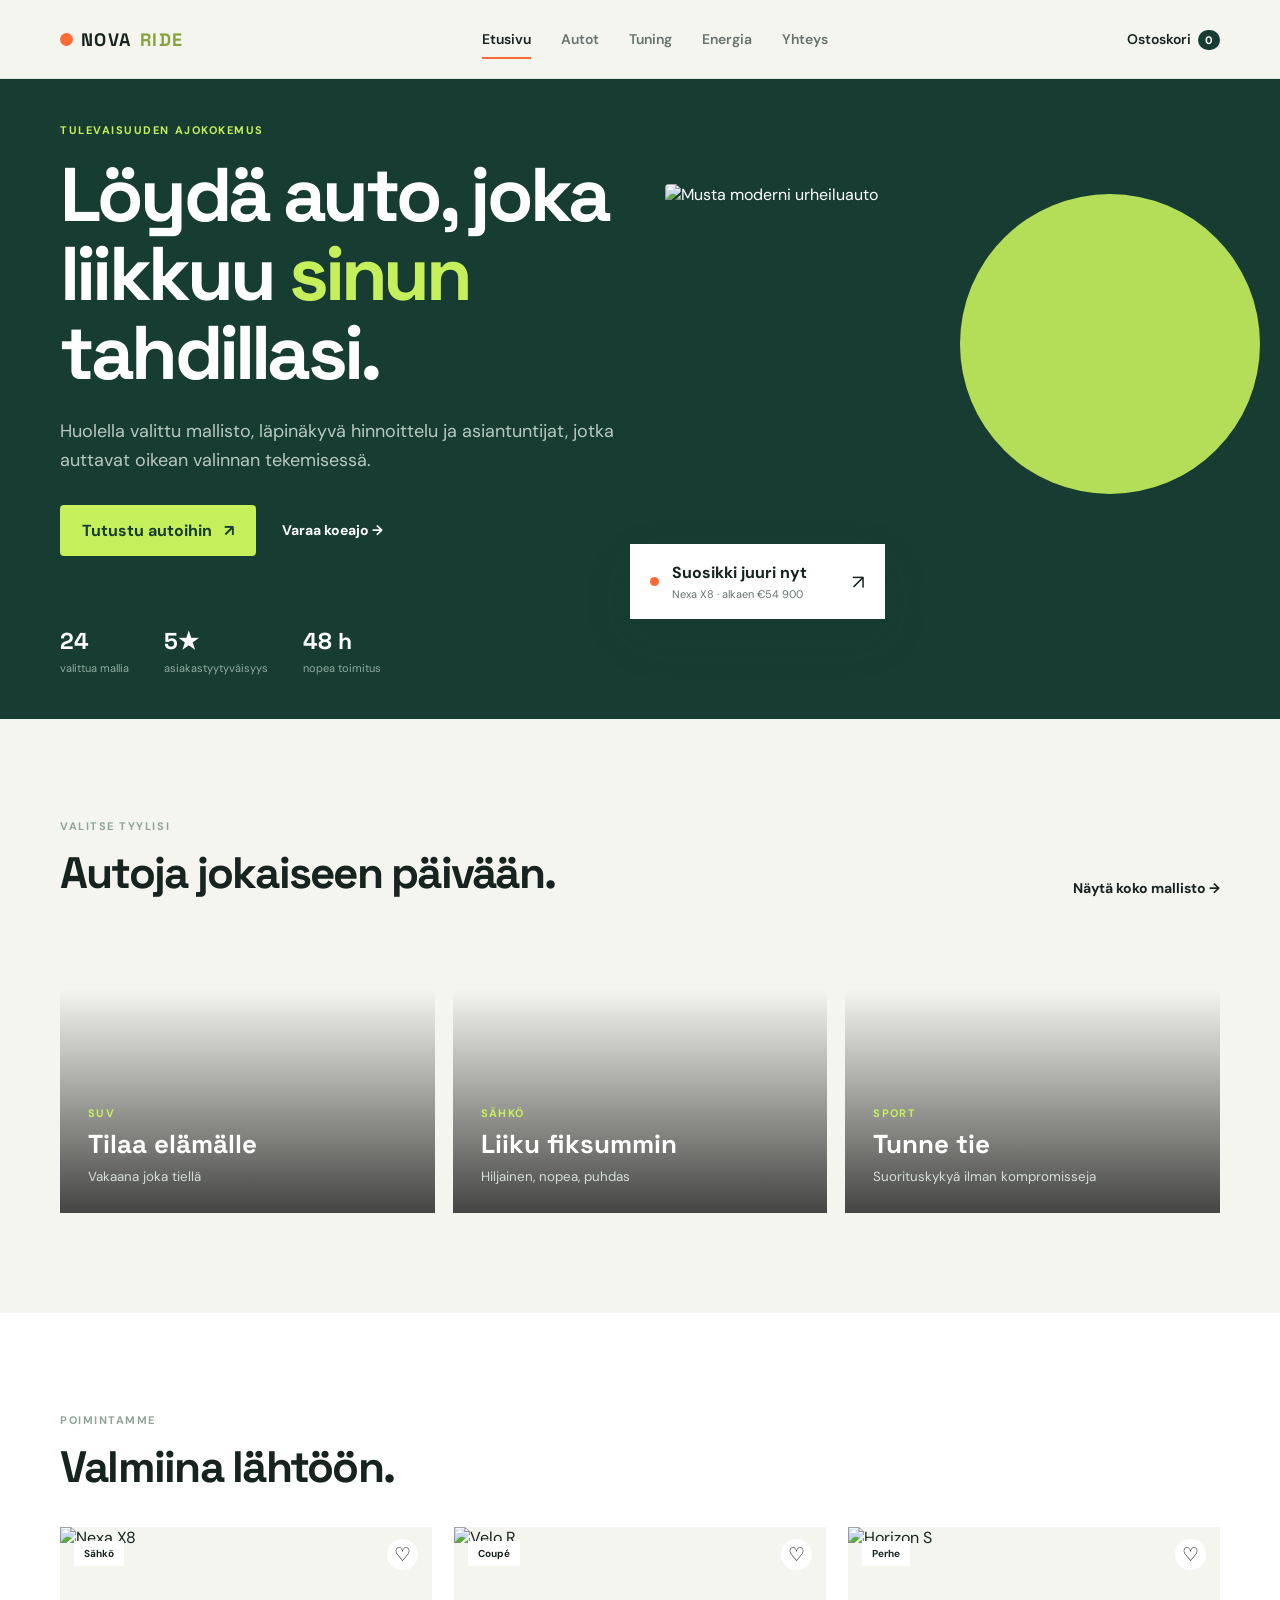
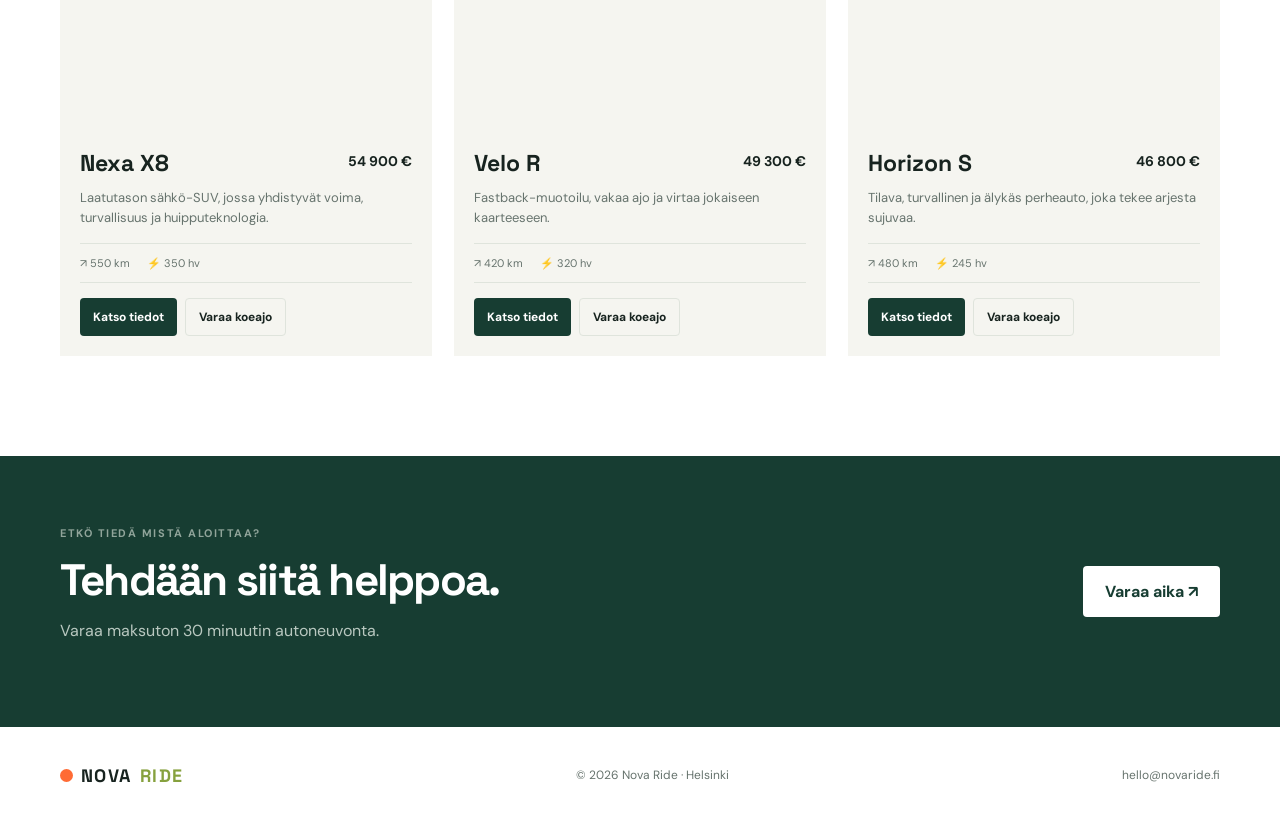
==== index.html @ fd564a00 "Build complete Nova Ride carshop demo with catalog, filters, details, booking and responsive UI." ====
<!doctype html>
<html lang="fi">
<head>
  <meta charset="utf-8"><meta name="viewport" content="width=device-width,initial-scale=1">
  <title>Nova Ride — Uusi tapa löytää auto</title>
  <meta name="description" content="Nova Ride on moderni autokauppa. Löydä sähköauto, SUV tai sporttinen coupé.">
  <link rel="preconnect" href="https://fonts.googleapis.com"><link rel="preconnect" href="https://fonts.gstatic.com" crossorigin>
  <link href="https://fonts.googleapis.com/css2?family=DM+Sans:wght@400;500;600;700&family=Space+Grotesk:wght@500;600;700&display=swap" rel="stylesheet">
  <link rel="stylesheet" href="styles.css">
</head>
<body>
<header class="site-header"><div class="container nav-wrap"><a class="brand" href="index.html"><span class="brand-dot"></span>NOVA<span>RIDE</span></a><nav class="main-nav" aria-label="Päävalikko"><a class="active" href="index.html">Etusivu</a><a href="catalog.html">Autot</a><a href="tuning.html">Tuning</a><a href="solar.html">Energia</a><a href="contact.html">Yhteys</a></nav><a class="cart-link" href="catalog.html#cart" aria-label="Ostoskori">Ostoskori <b id="cartCount">0</b></a></div></header>
<main>
<section class="hero"><div class="container hero-grid"><div class="hero-copy"><p class="eyebrow">Tulevaisuuden ajokokemus</p><h1>Löydä auto, joka liikkuu <em>sinun</em> tahdillasi.</h1><p class="lead">Huolella valittu mallisto, läpinäkyvä hinnoittelu ja asiantuntijat, jotka auttavat oikean valinnan tekemisessä.</p><div class="hero-actions"><a class="button button-primary" href="catalog.html">Tutustu autoihin <span>↗</span></a><a class="text-link" href="contact.html">Varaa koeajo <span>→</span></a></div><div class="hero-stats"><div><strong>24</strong><span>valittua mallia</span></div><div><strong>5★</strong><span>asiakastyytyväisyys</span></div><div><strong>48 h</strong><span>nopea toimitus</span></div></div></div><div class="hero-visual"><div class="hero-orb"></div><img src="https://images.unsplash.com/photo-1617814076367-b759c7d7e738?auto=format&fit=crop&w=1200&q=85" alt="Musta moderni urheiluauto" loading="eager"><div class="floating-card"><span class="live-dot"></span><div><strong>Suosikki juuri nyt</strong><small>Nexa X8 · alkaen €54 900</small></div><span class="arrow">↗</span></div></div></div></section>
<section class="section-spacing"><div class="container"><div class="section-heading"><div><p class="eyebrow">Valitse tyylisi</p><h2>Autoja jokaiseen päivään.</h2></div><a class="text-link" href="catalog.html">Näytä koko mallisto →</a></div><div class="category-grid"><a class="category-card category-suv" href="catalog.html?type=SUV"><span>SUV</span><strong>Tilaa elämälle</strong><small>Vakaana joka tiellä</small></a><a class="category-card category-electric" href="catalog.html?type=Elektrinen"><span>SÄHKÖ</span><strong>Liiku fiksummin</strong><small>Hiljainen, nopea, puhdas</small></a><a class="category-card category-sport" href="catalog.html?type=Sport"><span>SPORT</span><strong>Tunne tie</strong><small>Suorituskykyä ilman kompromisseja</small></a></div></div></section>
<section class="section-spacing featured"><div class="container"><div class="section-heading"><div><p class="eyebrow">Poimintamme</p><h2>Valmiina lähtöön.</h2></div></div><div id="featuredCars" class="car-grid"></div></div></section>
<section class="cta-band"><div class="container cta-inner"><div><p class="eyebrow">Etkö tiedä mistä aloittaa?</p><h2>Tehdään siitä helppoa.</h2><p>Varaa maksuton 30 minuutin autoneuvonta.</p></div><a class="button button-light" href="contact.html">Varaa aika ↗</a></div></section>
</main><footer class="site-footer"><div class="container footer-inner"><a class="brand" href="index.html"><span class="brand-dot"></span>NOVA<span>RIDE</span></a><p>© 2026 Nova Ride · Helsinki</p><a href="mailto:hello@novaride.fi">hello@novaride.fi</a></div></footer>
<script src="app.js"></script></body></html>
---- styles.css ----
:root{--ink:#17231f;--muted:#66736d;--cream:#f5f5f0;--white:#fff;--green:#173d32;--lime:#c6f05b;--line:#dfe4dc;--orange:#ff6b35;--shadow:0 18px 50px rgba(23,61,50,.1)}*{box-sizing:border-box}html{scroll-behavior:smooth}body{margin:0;background:var(--cream);color:var(--ink);font-family:'DM Sans',sans-serif}a{color:inherit;text-decoration:none}button,input,select,textarea{font:inherit}.container{width:min(1160px,calc(100% - 48px));margin:auto}.site-header{background:var(--cream);border-bottom:1px solid var(--line);position:sticky;top:0;z-index:10}.nav-wrap{height:78px;display:flex;align-items:center;gap:44px}.brand{font-family:'Space Grotesk';font-weight:700;letter-spacing:.08em;font-size:18px;display:flex;align-items:center;gap:8px;white-space:nowrap}.brand>span:last-child{color:#86a13e}.brand-dot{width:13px;height:13px;background:var(--orange);border-radius:50%;display:inline-block}.main-nav{display:flex;gap:30px;margin:auto;font-weight:600;color:var(--muted);font-size:14px}.main-nav a:hover,.main-nav a.active{color:var(--ink)}.main-nav a.active{position:relative}.main-nav a.active:after{content:'';position:absolute;height:2px;background:var(--orange);left:0;right:0;bottom:-11px}.cart-link{font-size:14px;font-weight:600}.cart-link b{background:var(--green);color:#fff;border-radius:20px;padding:3px 7px;margin-left:4px;font-size:11px}.hero{background:var(--green);color:#fff;min-height:640px;overflow:hidden}.hero-grid{display:grid;grid-template-columns:1fr 1fr;align-items:center;gap:50px;min-height:640px}.eyebrow{text-transform:uppercase;letter-spacing:.14em;font-size:11px;font-weight:700;color:#90a49a;margin:0 0 18px}.hero .eyebrow{color:var(--lime)}h1,h2,h3{font-family:'Space Grotesk';margin:0;line-height:1.04}h1{font-size:clamp(44px,6vw,76px);letter-spacing:-.05em}h1 em,h2 em{color:var(--lime);font-style:normal}.lead{font-size:18px;line-height:1.6;color:var(--muted);max-width:570px}.hero .lead{color:#b9c8c0;margin:25px 0}.hero-actions{display:flex;align-items:center;gap:26px;margin-top:30px}.button{display:inline-flex;align-items:center;justify-content:center;gap:12px;border:0;border-radius:4px;padding:15px 22px;font-weight:700;cursor:pointer;transition:.2s}.button:hover{transform:translateY(-2px)}.button-primary{background:var(--lime);color:var(--green)}.button-light{background:#fff;color:var(--green)}.button-dark{background:var(--green);color:#fff}.button-outline{border:1px solid var(--line);background:transparent;color:var(--ink)}.button-small{padding:10px 13px;font-size:12px}.text-link{font-weight:700;font-size:14px}.hero-stats{display:flex;gap:35px;margin-top:70px}.hero-stats div{display:flex;flex-direction:column;gap:5px}.hero-stats strong{font-family:'Space Grotesk';font-size:23px}.hero-stats span{color:#93aaa0;font-size:11px}.hero-visual{height:520px;position:relative;display:flex;align-items:center}.hero-visual img{width:100%;height:430px;object-fit:cover;border-radius:4px;position:relative;z-index:1;filter:saturate(.8)}.hero-orb{position:absolute;background:var(--lime);width:300px;height:300px;border-radius:50%;right:-40px;top:55px;opacity:.9}.floating-card{position:absolute;z-index:2;bottom:40px;left:-35px;background:#fff;color:var(--ink);padding:18px 20px;display:flex;gap:13px;align-items:center;box-shadow:var(--shadow);min-width:255px}.floating-card small,.floating-card strong{display:block}.floating-card small{color:var(--muted);font-size:11px;margin-top:4px}.live-dot{background:var(--orange);width:9px;height:9px;border-radius:50%}.arrow{margin-left:auto;font-size:20px}.section-spacing{padding:100px 0}.section-heading{display:flex;align-items:end;justify-content:space-between;margin-bottom:36px}.section-heading h2,h2{font-size:44px;letter-spacing:-.04em}.category-grid{display:grid;grid-template-columns:repeat(3,1fr);gap:18px}.category-card{height:280px;padding:28px;color:#fff;display:flex;flex-direction:column;justify-content:end;position:relative;overflow:hidden;background-size:cover;background-position:center}.category-card:before{content:'';position:absolute;inset:0;background:linear-gradient(transparent 20%,rgba(0,0,0,.72))}.category-card>*{position:relative}.category-card span{font-size:11px;letter-spacing:.12em;color:var(--lime);font-weight:700}.category-card strong{font:700 26px 'Space Grotesk';margin:7px 0}.category-card small{color:#d5ded9}.category-suv{background-image:url('https://images.unsplash.com/photo-1533473359331-0135ef1b58bf?auto=format&fit=crop&w=700&q=80')}.category-electric{background-image:url('https://images.unsplash.com/photo-1593941707882-a5bba14938c7?auto=format&fit=crop&w=700&q=80')}.category-sport{background-image:url('https://images.unsplash.com/photo-1503376780353-7e6692767b70?auto=format&fit=crop&w=700&q=80')}.featured{background:#fff}.car-grid{display:grid;grid-template-columns:repeat(3,1fr);gap:22px}.car-card{background:var(--cream);overflow:hidden}.car-image{height:205px;position:relative;overflow:hidden}.car-image img{width:100%;height:100%;object-fit:cover;transition:.4s}.car-card:hover img{transform:scale(1.04)}.car-tag{position:absolute;top:14px;left:14px;background:#fff;padding:6px 10px;font-size:10px;font-weight:700}.heart{position:absolute;right:14px;top:12px;border:0;background:#fff;border-radius:50%;width:31px;height:31px;font-size:19px;cursor:pointer}.car-info{padding:20px}.car-title{display:flex;justify-content:space-between;gap:8px;align-items:start}.car-title h3{font-size:23px}.car-title strong{font-size:14px}.car-info p{color:var(--muted);font-size:13px;line-height:1.5;min-height:40px}.specs{border-top:1px solid var(--line);border-bottom:1px solid var(--line);display:flex;gap:17px;padding:12px 0;margin:15px 0;color:var(--muted);font-size:11px}.card-actions{display:flex;gap:8px}.cta-band{background:var(--green);color:#fff;padding:70px 0}.cta-inner{display:flex;justify-content:space-between;align-items:center}.cta-inner p:not(.eyebrow){color:#b9c8c0}.site-footer{padding:28px 0;background:#fff}.footer-inner{display:flex;justify-content:space-between;align-items:center;font-size:12px;color:var(--muted)}.footer-inner .brand{color:var(--ink)}.page-hero{background:var(--green);color:#fff;padding:90px 0}.page-hero .lead{margin-bottom:0}.catalog-section{padding:55px 0 100px}.catalog-toolbar{display:flex;justify-content:space-between;gap:15px;margin-bottom:20px}.search-box{background:#fff;border:1px solid var(--line);padding:12px 15px;display:flex;gap:10px;align-items:center;width:360px}.search-box input{border:0;outline:0;background:transparent;width:100%;font-size:14px}.catalog-toolbar select{border:1px solid var(--line);background:#fff;padding:0 16px;color:var(--muted)}.filter-row{display:flex;gap:9px;flex-wrap:wrap;margin-bottom:20px}.chip{border:1px solid var(--line);background:transparent;border-radius:20px;padding:9px 17px;color:var(--muted);cursor:pointer;font-size:13px}.chip.active,.chip:hover{background:var(--green);border-color:var(--green);color:#fff}.result-count{color:var(--muted);font-size:12px;margin:25px 0 15px}.contact-layout{display:grid;grid-template-columns:1fr 1fr;gap:100px}.contact-layout h2{margin-bottom:25px}.contact-details{margin-top:40px;line-height:2;color:var(--muted)}.contact-details span{color:var(--orange);display:inline-block;width:28px}.contact-form{background:#fff;padding:35px;box-shadow:var(--shadow)}.contact-form h3{font-size:26px}.contact-form>p{color:var(--muted);font-size:13px;margin-bottom:25px}.contact-form label{display:block;font-size:12px;font-weight:700;margin:16px 0}.contact-form input,.contact-form textarea,.contact-form select{display:block;width:100%;border:1px solid var(--line);padding:12px;margin-top:7px;outline-color:var(--orange);background:#fff}.form-message{color:#3e8d55!important;font-weight:700}.modal{position:fixed;inset:0;background:rgba(23,35,31,.65);z-index:20;display:grid;place-items:center;padding:20px}.modal.hidden{display:none}.modal-card{background:#fff;width:min(600px,100%);padding:35px;position:relative}.modal-close{position:absolute;right:15px;top:10px;border:0;background:none;font-size:30px;cursor:pointer}.modal-image{width:100%;height:220px;object-fit:cover;margin-bottom:25px}.modal-card h2{margin-bottom:15px}.modal-specs{display:flex;gap:40px;border-block:1px solid var(--line);padding:18px 0;margin:25px 0}.modal-specs b{font-size:17px}.modal-specs small{display:block;color:var(--muted);font-size:10px;font-weight:400;margin-top:4px}.empty{grid-column:1/-1;padding:60px;text-align:center;color:var(--muted)}
@media(max-width:760px){.container{width:min(100% - 32px,560px)}.nav-wrap{height:68px;gap:15px}.main-nav{display:none}.cart-link{margin-left:auto}.hero-grid{display:block;min-height:0;padding:75px 0 0}.hero-visual{height:340px;margin-top:45px}.hero-visual img{height:280px}.hero-orb{width:190px;height:190px;right:-30px}.floating-card{left:0;bottom:15px}.hero-stats{margin-top:45px;gap:18px}.hero-stats span{font-size:9px}.section-spacing{padding:65px 0}.section-heading{display:block}.section-heading .text-link{display:block;margin-top:18px}.section-heading h2,h2{font-size:35px}.category-grid,.car-grid,.contact-layout{grid-template-columns:1fr;gap:16px}.category-card{height:220px}.cta-inner{display:block}.cta-inner .button{margin-top:20px}.footer-inner{flex-wrap:wrap;gap:14px}.page-hero{padding:65px 0}.page-hero h1{font-size:48px}.catalog-toolbar{display:block}.search-box{width:100%;margin-bottom:12px;height:48px}.catalog-toolbar select{height:45px;width:100%}.contact-layout{gap:45px}.contact-form{padding:25px}.modal-card{padding:25px}.modal-specs{gap:18px}}
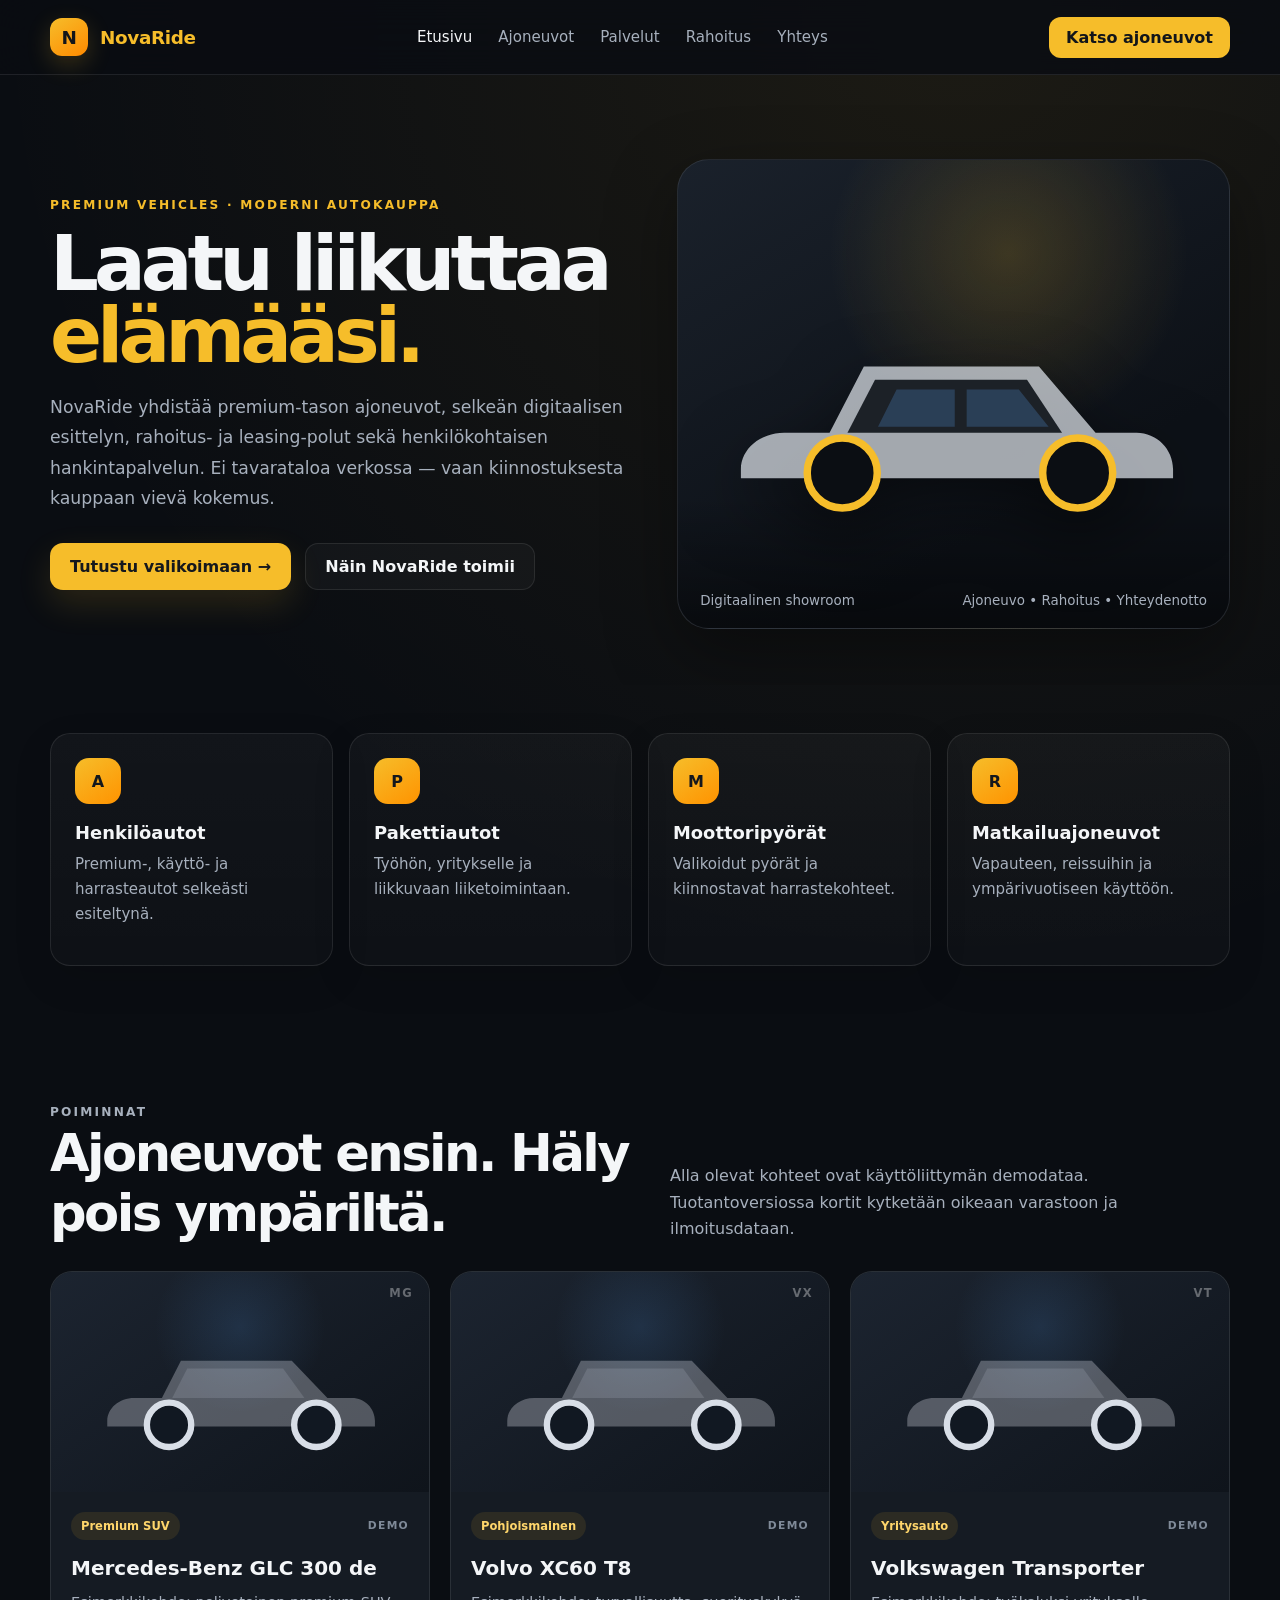
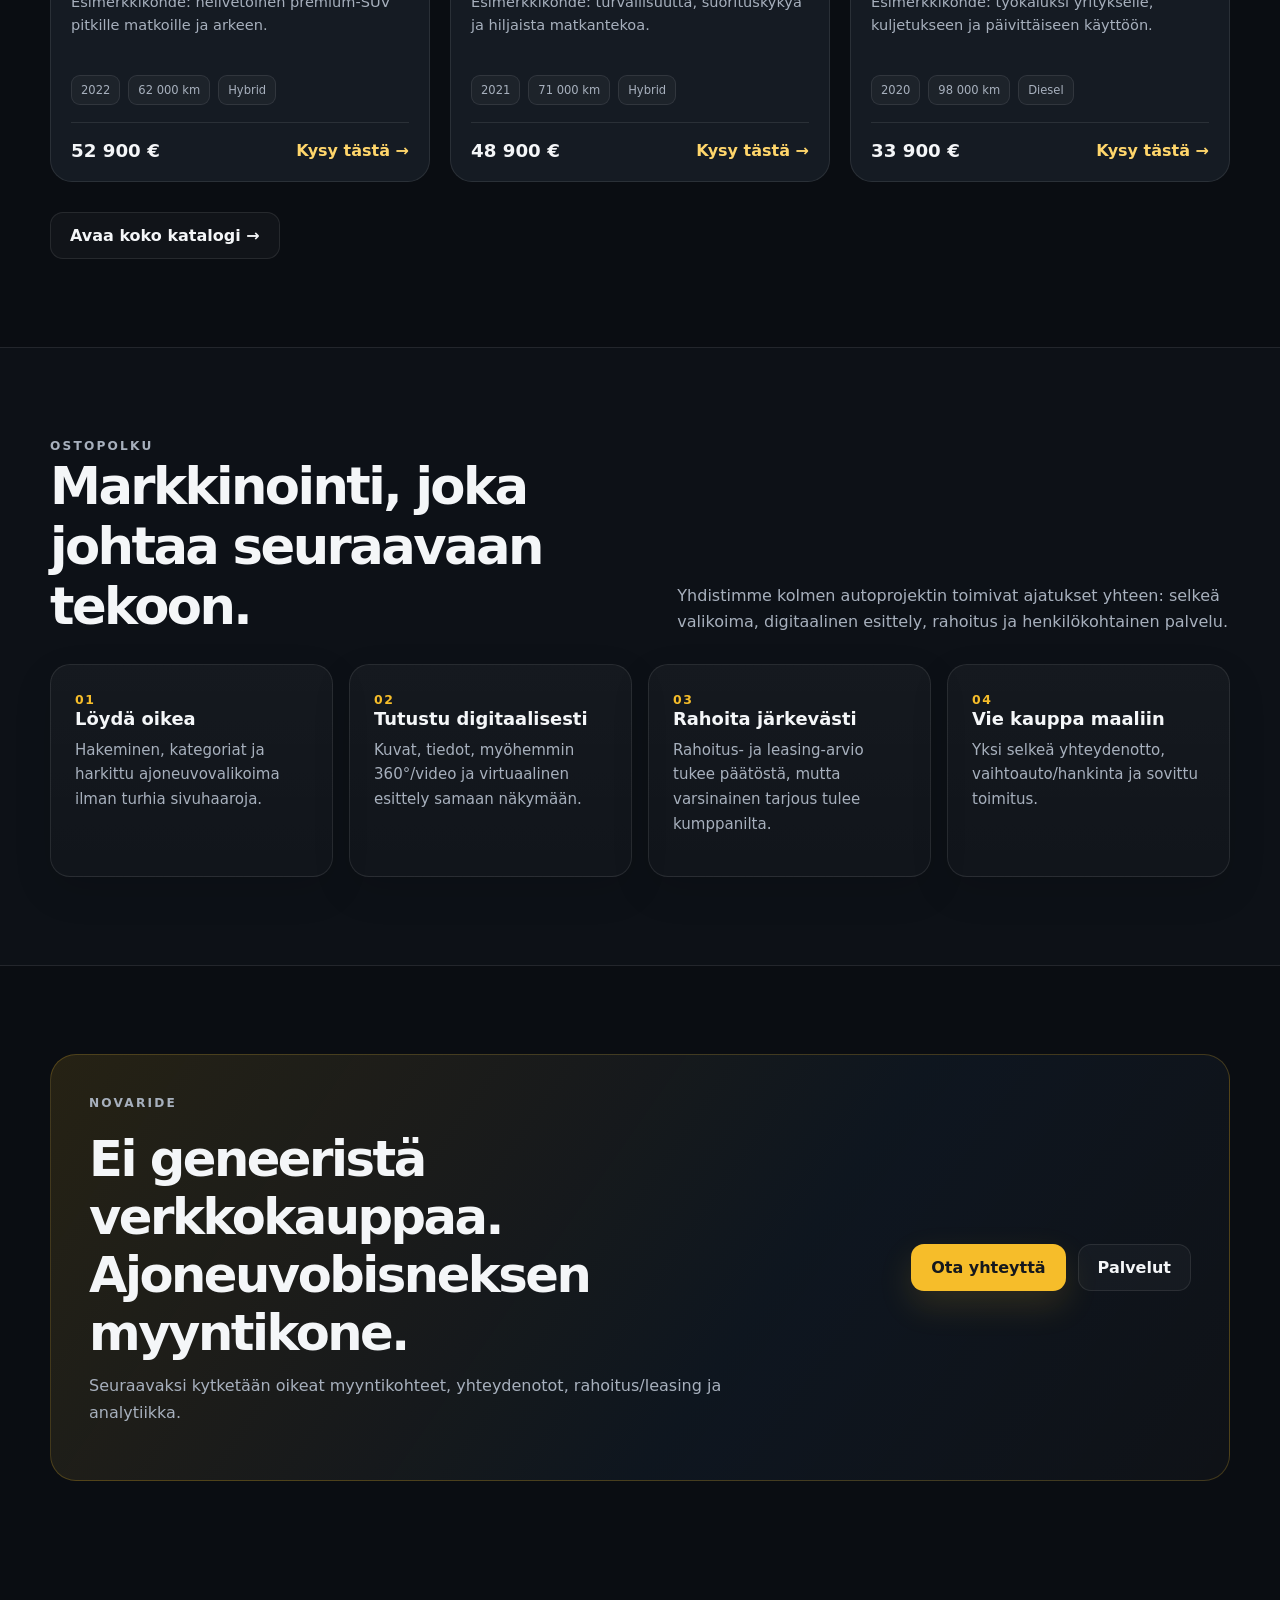
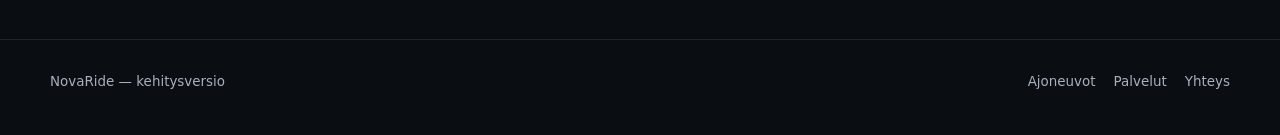
==== commit 7587dcf0: "Unify NovaRide automotive concept and remove unrelated clutter" ====
--- a/index.html
+++ b/index.html
@@ -1,19 +1,86 @@
 <!doctype html>
 <html lang="fi">
 <head>
-  <meta charset="utf-8"><meta name="viewport" content="width=device-width,initial-scale=1">
-  <title>Nova Ride — Uusi tapa löytää auto</title>
-  <meta name="description" content="Nova Ride on moderni autokauppa. Löydä sähköauto, SUV tai sporttinen coupé.">
-  <link rel="preconnect" href="https://fonts.googleapis.com"><link rel="preconnect" href="https://fonts.gstatic.com" crossorigin>
-  <link href="https://fonts.googleapis.com/css2?family=DM+Sans:wght@400;500;600;700&family=Space+Grotesk:wght@500;600;700&display=swap" rel="stylesheet">
+  <meta charset="utf-8">
+  <meta name="viewport" content="width=device-width,initial-scale=1">
+  <meta name="description" content="NovaRide – moderni ajoneuvojen markkinointi- ja myyntikonsepti premium-autoille, yritysajoneuvoille, moottoripyörille ja matkailuajoneuvoille.">
+  <title>NovaRide — Premium Vehicles</title>
   <link rel="stylesheet" href="styles.css">
 </head>
 <body>
-<header class="site-header"><div class="container nav-wrap"><a class="brand" href="index.html"><span class="brand-dot"></span>NOVA<span>RIDE</span></a><nav class="main-nav" aria-label="Päävalikko"><a class="active" href="index.html">Etusivu</a><a href="catalog.html">Autot</a><a href="tuning.html">Tuning</a><a href="solar.html">Energia</a><a href="contact.html">Yhteys</a></nav><a class="cart-link" href="catalog.html#cart" aria-label="Ostoskori">Ostoskori <b id="cartCount">0</b></a></div></header>
-<main>
-<section class="hero"><div class="container hero-grid"><div class="hero-copy"><p class="eyebrow">Tulevaisuuden ajokokemus</p><h1>Löydä auto, joka liikkuu <em>sinun</em> tahdillasi.</h1><p class="lead">Huolella valittu mallisto, läpinäkyvä hinnoittelu ja asiantuntijat, jotka auttavat oikean valinnan tekemisessä.</p><div class="hero-actions"><a class="button button-primary" href="catalog.html">Tutustu autoihin <span>↗</span></a><a class="text-link" href="contact.html">Varaa koeajo <span>→</span></a></div><div class="hero-stats"><div><strong>24</strong><span>valittua mallia</span></div><div><strong>5★</strong><span>asiakastyytyväisyys</span></div><div><strong>48 h</strong><span>nopea toimitus</span></div></div></div><div class="hero-visual"><div class="hero-orb"></div><img src="https://images.unsplash.com/photo-1617814076367-b759c7d7e738?auto=format&fit=crop&w=1200&q=85" alt="Musta moderni urheiluauto" loading="eager"><div class="floating-card"><span class="live-dot"></span><div><strong>Suosikki juuri nyt</strong><small>Nexa X8 · alkaen €54 900</small></div><span class="arrow">↗</span></div></div></div></section>
-<section class="section-spacing"><div class="container"><div class="section-heading"><div><p class="eyebrow">Valitse tyylisi</p><h2>Autoja jokaiseen päivään.</h2></div><a class="text-link" href="catalog.html">Näytä koko mallisto →</a></div><div class="category-grid"><a class="category-card category-suv" href="catalog.html?type=SUV"><span>SUV</span><strong>Tilaa elämälle</strong><small>Vakaana joka tiellä</small></a><a class="category-card category-electric" href="catalog.html?type=Elektrinen"><span>SÄHKÖ</span><strong>Liiku fiksummin</strong><small>Hiljainen, nopea, puhdas</small></a><a class="category-card category-sport" href="catalog.html?type=Sport"><span>SPORT</span><strong>Tunne tie</strong><small>Suorituskykyä ilman kompromisseja</small></a></div></div></section>
-<section class="section-spacing featured"><div class="container"><div class="section-heading"><div><p class="eyebrow">Poimintamme</p><h2>Valmiina lähtöön.</h2></div></div><div id="featuredCars" class="car-grid"></div></div></section>
-<section class="cta-band"><div class="container cta-inner"><div><p class="eyebrow">Etkö tiedä mistä aloittaa?</p><h2>Tehdään siitä helppoa.</h2><p>Varaa maksuton 30 minuutin autoneuvonta.</p></div><a class="button button-light" href="contact.html">Varaa aika ↗</a></div></section>
-</main><footer class="site-footer"><div class="container footer-inner"><a class="brand" href="index.html"><span class="brand-dot"></span>NOVA<span>RIDE</span></a><p>© 2026 Nova Ride · Helsinki</p><a href="mailto:hello@novaride.fi">hello@novaride.fi</a></div></footer>
-<script src="app.js"></script></body></html>+  <header class="site-header">
+    <div class="container header-inner">
+      <a class="brand" href="index.html"><span class="brand-mark">N</span><span>Nova<span>Ride</span></span></a>
+      <nav class="main-nav" aria-label="Päänavigaatio">
+        <a aria-current="page" href="index.html">Etusivu</a><a href="catalog.html">Ajoneuvot</a><a href="services.html">Palvelut</a><a href="services.html#rahoitus">Rahoitus</a><a href="contact.html">Yhteys</a>
+      </nav>
+      <a class="nav-cta" href="catalog.html">Katso ajoneuvot</a>
+      <button class="menu-button" data-menu-button aria-expanded="false" aria-label="Avaa valikko">☰</button>
+    </div>
+    <nav class="container mobile-nav" data-mobile-nav aria-label="Mobiilinavigaatio">
+      <a href="index.html">Etusivu</a><a href="catalog.html">Ajoneuvot</a><a href="services.html">Palvelut</a><a href="contact.html">Yhteys</a>
+    </nav>
+  </header>
+
+  <main>
+    <section class="hero">
+      <div class="container hero-grid">
+        <div>
+          <p class="eyebrow">Premium vehicles · moderni autokauppa</p>
+          <h1>Laatu liikuttaa <span>elämääsi.</span></h1>
+          <p class="lead">NovaRide yhdistää premium-tason ajoneuvot, selkeän digitaalisen esittelyn, rahoitus- ja leasing-polut sekä henkilökohtaisen hankintapalvelun. Ei tavarataloa verkossa — vaan kiinnostuksesta kauppaan vievä kokemus.</p>
+          <div class="actions"><a class="button button-primary" href="catalog.html">Tutustu valikoimaan →</a><a class="button button-secondary" href="services.html">Näin NovaRide toimii</a></div>
+        </div>
+        <div class="hero-visual" aria-label="NovaRide premium-ajoneuvon konseptikuva">
+          <svg class="hero-car" viewBox="0 0 680 300" aria-hidden="true">
+            <path d="M112 190h61l46-89h235l76 89h55c27 0 49 22 49 49v12H54v-12c0-27 26-49 58-49Z" fill="currentColor" opacity=".72"/>
+            <path d="M234 119h204l47 71H197l37-71Z" fill="#11161d" opacity=".92"/>
+            <path d="M263 132h78v50h-103l25-50Zm94 0h70l40 50H357v-50Z" fill="#5aa8ff" opacity=".22"/>
+            <circle cx="190" cy="244" r="47" fill="#0b0e13" stroke="#f6bd2a" stroke-width="10"/><circle cx="506" cy="244" r="47" fill="#0b0e13" stroke="#f6bd2a" stroke-width="10"/>
+          </svg>
+          <div class="hero-note"><span>Digitaalinen showroom</span><span>Ajoneuvo • Rahoitus • Yhteydenotto</span></div>
+        </div>
+      </div>
+    </section>
+
+    <section class="section-tight">
+      <div class="container category-grid">
+        <a class="category-card" href="catalog.html"><div class="category-icon">A</div><h3>Henkilöautot</h3><p>Premium-, käyttö- ja harrasteautot selkeästi esiteltynä.</p></a>
+        <a class="category-card" href="catalog.html"><div class="category-icon">P</div><h3>Pakettiautot</h3><p>Työhön, yritykselle ja liikkuvaan liiketoimintaan.</p></a>
+        <a class="category-card" href="catalog.html"><div class="category-icon">M</div><h3>Moottoripyörät</h3><p>Valikoidut pyörät ja kiinnostavat harrastekohteet.</p></a>
+        <a class="category-card" href="catalog.html"><div class="category-icon">R</div><h3>Matkailuajoneuvot</h3><p>Vapauteen, reissuihin ja ympärivuotiseen käyttöön.</p></a>
+      </div>
+    </section>
+
+    <section class="section">
+      <div class="container">
+        <div class="section-head"><div><p class="eyebrow">Poiminnat</p><h2>Ajoneuvot ensin. Häly pois ympäriltä.</h2></div><p>Alla olevat kohteet ovat käyttöliittymän demodataa. Tuotantoversiossa kortit kytketään oikeaan varastoon ja ilmoitusdataan.</p></div>
+        <div class="vehicle-grid" id="featuredVehicles"></div>
+        <div class="actions"><a class="button button-secondary" href="catalog.html">Avaa koko katalogi →</a></div>
+      </div>
+    </section>
+
+    <section class="section process">
+      <div class="container">
+        <div class="section-head"><div><p class="eyebrow">Ostopolku</p><h2>Markkinointi, joka johtaa seuraavaan tekoon.</h2></div><p>Yhdistimme kolmen autoprojektin toimivat ajatukset yhteen: selkeä valikoima, digitaalinen esittely, rahoitus ja henkilökohtainen palvelu.</p></div>
+        <div class="steps-grid">
+          <article class="step-card"><span class="step-number">01</span><h3>Löydä oikea</h3><p>Hakeminen, kategoriat ja harkittu ajoneuvovalikoima ilman turhia sivuhaaroja.</p></article>
+          <article class="step-card"><span class="step-number">02</span><h3>Tutustu digitaalisesti</h3><p>Kuvat, tiedot, myöhemmin 360°/video ja virtuaalinen esittely samaan näkymään.</p></article>
+          <article class="step-card"><span class="step-number">03</span><h3>Rahoita järkevästi</h3><p>Rahoitus- ja leasing-arvio tukee päätöstä, mutta varsinainen tarjous tulee kumppanilta.</p></article>
+          <article class="step-card"><span class="step-number">04</span><h3>Vie kauppa maaliin</h3><p>Yksi selkeä yhteydenotto, vaihtoauto/hankinta ja sovittu toimitus.</p></article>
+        </div>
+      </div>
+    </section>
+
+    <section class="section">
+      <div class="container cta-panel">
+        <div><p class="eyebrow">NovaRide</p><h2>Ei geneeristä verkkokauppaa. Ajoneuvobisneksen myyntikone.</h2><p>Seuraavaksi kytketään oikeat myyntikohteet, yhteydenotot, rahoitus/leasing ja analytiikka.</p></div>
+        <div class="cta-actions"><a class="button button-primary" href="contact.html">Ota yhteyttä</a><a class="button button-secondary" href="services.html">Palvelut</a></div>
+      </div>
+    </section>
+  </main>
+
+  <footer class="site-footer"><div class="container footer-inner"><span>NovaRide — kehitysversio</span><div class="footer-links"><a href="catalog.html">Ajoneuvot</a><a href="services.html">Palvelut</a><a href="contact.html">Yhteys</a></div></div></footer>
+  <script src="app.js"></script>
+</body>
+</html>
--- a/styles.css
+++ b/styles.css
@@ -1,2 +1,167 @@
-:root{--ink:#17231f;--muted:#66736d;--cream:#f5f5f0;--white:#fff;--green:#173d32;--lime:#c6f05b;--line:#dfe4dc;--orange:#ff6b35;--shadow:0 18px 50px rgba(23,61,50,.1)}*{box-sizing:border-box}html{scroll-behavior:smooth}body{margin:0;background:var(--cream);color:var(--ink);font-family:'DM Sans',sans-serif}a{color:inherit;text-decoration:none}button,input,select,textarea{font:inherit}.container{width:min(1160px,calc(100% - 48px));margin:auto}.site-header{background:var(--cream);border-bottom:1px solid var(--line);position:sticky;top:0;z-index:10}.nav-wrap{height:78px;display:flex;align-items:center;gap:44px}.brand{font-family:'Space Grotesk';font-weight:700;letter-spacing:.08em;font-size:18px;display:flex;align-items:center;gap:8px;white-space:nowrap}.brand>span:last-child{color:#86a13e}.brand-dot{width:13px;height:13px;background:var(--orange);border-radius:50%;display:inline-block}.main-nav{display:flex;gap:30px;margin:auto;font-weight:600;color:var(--muted);font-size:14px}.main-nav a:hover,.main-nav a.active{color:var(--ink)}.main-nav a.active{position:relative}.main-nav a.active:after{content:'';position:absolute;height:2px;background:var(--orange);left:0;right:0;bottom:-11px}.cart-link{font-size:14px;font-weight:600}.cart-link b{background:var(--green);color:#fff;border-radius:20px;padding:3px 7px;margin-left:4px;font-size:11px}.hero{background:var(--green);color:#fff;min-height:640px;overflow:hidden}.hero-grid{display:grid;grid-template-columns:1fr 1fr;align-items:center;gap:50px;min-height:640px}.eyebrow{text-transform:uppercase;letter-spacing:.14em;font-size:11px;font-weight:700;color:#90a49a;margin:0 0 18px}.hero .eyebrow{color:var(--lime)}h1,h2,h3{font-family:'Space Grotesk';margin:0;line-height:1.04}h1{font-size:clamp(44px,6vw,76px);letter-spacing:-.05em}h1 em,h2 em{color:var(--lime);font-style:normal}.lead{font-size:18px;line-height:1.6;color:var(--muted);max-width:570px}.hero .lead{color:#b9c8c0;margin:25px 0}.hero-actions{display:flex;align-items:center;gap:26px;margin-top:30px}.button{display:inline-flex;align-items:center;justify-content:center;gap:12px;border:0;border-radius:4px;padding:15px 22px;font-weight:700;cursor:pointer;transition:.2s}.button:hover{transform:translateY(-2px)}.button-primary{background:var(--lime);color:var(--green)}.button-light{background:#fff;color:var(--green)}.button-dark{background:var(--green);color:#fff}.button-outline{border:1px solid var(--line);background:transparent;color:var(--ink)}.button-small{padding:10px 13px;font-size:12px}.text-link{font-weight:700;font-size:14px}.hero-stats{display:flex;gap:35px;margin-top:70px}.hero-stats div{display:flex;flex-direction:column;gap:5px}.hero-stats strong{font-family:'Space Grotesk';font-size:23px}.hero-stats span{color:#93aaa0;font-size:11px}.hero-visual{height:520px;position:relative;display:flex;align-items:center}.hero-visual img{width:100%;height:430px;object-fit:cover;border-radius:4px;position:relative;z-index:1;filter:saturate(.8)}.hero-orb{position:absolute;background:var(--lime);width:300px;height:300px;border-radius:50%;right:-40px;top:55px;opacity:.9}.floating-card{position:absolute;z-index:2;bottom:40px;left:-35px;background:#fff;color:var(--ink);padding:18px 20px;display:flex;gap:13px;align-items:center;box-shadow:var(--shadow);min-width:255px}.floating-card small,.floating-card strong{display:block}.floating-card small{color:var(--muted);font-size:11px;margin-top:4px}.live-dot{background:var(--orange);width:9px;height:9px;border-radius:50%}.arrow{margin-left:auto;font-size:20px}.section-spacing{padding:100px 0}.section-heading{display:flex;align-items:end;justify-content:space-between;margin-bottom:36px}.section-heading h2,h2{font-size:44px;letter-spacing:-.04em}.category-grid{display:grid;grid-template-columns:repeat(3,1fr);gap:18px}.category-card{height:280px;padding:28px;color:#fff;display:flex;flex-direction:column;justify-content:end;position:relative;overflow:hidden;background-size:cover;background-position:center}.category-card:before{content:'';position:absolute;inset:0;background:linear-gradient(transparent 20%,rgba(0,0,0,.72))}.category-card>*{position:relative}.category-card span{font-size:11px;letter-spacing:.12em;color:var(--lime);font-weight:700}.category-card strong{font:700 26px 'Space Grotesk';margin:7px 0}.category-card small{color:#d5ded9}.category-suv{background-image:url('https://images.unsplash.com/photo-1533473359331-0135ef1b58bf?auto=format&fit=crop&w=700&q=80')}.category-electric{background-image:url('https://images.unsplash.com/photo-1593941707882-a5bba14938c7?auto=format&fit=crop&w=700&q=80')}.category-sport{background-image:url('https://images.unsplash.com/photo-1503376780353-7e6692767b70?auto=format&fit=crop&w=700&q=80')}.featured{background:#fff}.car-grid{display:grid;grid-template-columns:repeat(3,1fr);gap:22px}.car-card{background:var(--cream);overflow:hidden}.car-image{height:205px;position:relative;overflow:hidden}.car-image img{width:100%;height:100%;object-fit:cover;transition:.4s}.car-card:hover img{transform:scale(1.04)}.car-tag{position:absolute;top:14px;left:14px;background:#fff;padding:6px 10px;font-size:10px;font-weight:700}.heart{position:absolute;right:14px;top:12px;border:0;background:#fff;border-radius:50%;width:31px;height:31px;font-size:19px;cursor:pointer}.car-info{padding:20px}.car-title{display:flex;justify-content:space-between;gap:8px;align-items:start}.car-title h3{font-size:23px}.car-title strong{font-size:14px}.car-info p{color:var(--muted);font-size:13px;line-height:1.5;min-height:40px}.specs{border-top:1px solid var(--line);border-bottom:1px solid var(--line);display:flex;gap:17px;padding:12px 0;margin:15px 0;color:var(--muted);font-size:11px}.card-actions{display:flex;gap:8px}.cta-band{background:var(--green);color:#fff;padding:70px 0}.cta-inner{display:flex;justify-content:space-between;align-items:center}.cta-inner p:not(.eyebrow){color:#b9c8c0}.site-footer{padding:28px 0;background:#fff}.footer-inner{display:flex;justify-content:space-between;align-items:center;font-size:12px;color:var(--muted)}.footer-inner .brand{color:var(--ink)}.page-hero{background:var(--green);color:#fff;padding:90px 0}.page-hero .lead{margin-bottom:0}.catalog-section{padding:55px 0 100px}.catalog-toolbar{display:flex;justify-content:space-between;gap:15px;margin-bottom:20px}.search-box{background:#fff;border:1px solid var(--line);padding:12px 15px;display:flex;gap:10px;align-items:center;width:360px}.search-box input{border:0;outline:0;background:transparent;width:100%;font-size:14px}.catalog-toolbar select{border:1px solid var(--line);background:#fff;padding:0 16px;color:var(--muted)}.filter-row{display:flex;gap:9px;flex-wrap:wrap;margin-bottom:20px}.chip{border:1px solid var(--line);background:transparent;border-radius:20px;padding:9px 17px;color:var(--muted);cursor:pointer;font-size:13px}.chip.active,.chip:hover{background:var(--green);border-color:var(--green);color:#fff}.result-count{color:var(--muted);font-size:12px;margin:25px 0 15px}.contact-layout{display:grid;grid-template-columns:1fr 1fr;gap:100px}.contact-layout h2{margin-bottom:25px}.contact-details{margin-top:40px;line-height:2;color:var(--muted)}.contact-details span{color:var(--orange);display:inline-block;width:28px}.contact-form{background:#fff;padding:35px;box-shadow:var(--shadow)}.contact-form h3{font-size:26px}.contact-form>p{color:var(--muted);font-size:13px;margin-bottom:25px}.contact-form label{display:block;font-size:12px;font-weight:700;margin:16px 0}.contact-form input,.contact-form textarea,.contact-form select{display:block;width:100%;border:1px solid var(--line);padding:12px;margin-top:7px;outline-color:var(--orange);background:#fff}.form-message{color:#3e8d55!important;font-weight:700}.modal{position:fixed;inset:0;background:rgba(23,35,31,.65);z-index:20;display:grid;place-items:center;padding:20px}.modal.hidden{display:none}.modal-card{background:#fff;width:min(600px,100%);padding:35px;position:relative}.modal-close{position:absolute;right:15px;top:10px;border:0;background:none;font-size:30px;cursor:pointer}.modal-image{width:100%;height:220px;object-fit:cover;margin-bottom:25px}.modal-card h2{margin-bottom:15px}.modal-specs{display:flex;gap:40px;border-block:1px solid var(--line);padding:18px 0;margin:25px 0}.modal-specs b{font-size:17px}.modal-specs small{display:block;color:var(--muted);font-size:10px;font-weight:400;margin-top:4px}.empty{grid-column:1/-1;padding:60px;text-align:center;color:var(--muted)}
-@media(max-width:760px){.container{width:min(100% - 32px,560px)}.nav-wrap{height:68px;gap:15px}.main-nav{display:none}.cart-link{margin-left:auto}.hero-grid{display:block;min-height:0;padding:75px 0 0}.hero-visual{height:340px;margin-top:45px}.hero-visual img{height:280px}.hero-orb{width:190px;height:190px;right:-30px}.floating-card{left:0;bottom:15px}.hero-stats{margin-top:45px;gap:18px}.hero-stats span{font-size:9px}.section-spacing{padding:65px 0}.section-heading{display:block}.section-heading .text-link{display:block;margin-top:18px}.section-heading h2,h2{font-size:35px}.category-grid,.car-grid,.contact-layout{grid-template-columns:1fr;gap:16px}.category-card{height:220px}.cta-inner{display:block}.cta-inner .button{margin-top:20px}.footer-inner{flex-wrap:wrap;gap:14px}.page-hero{padding:65px 0}.page-hero h1{font-size:48px}.catalog-toolbar{display:block}.search-box{width:100%;margin-bottom:12px;height:48px}.catalog-toolbar select{height:45px;width:100%}.contact-layout{gap:45px}.contact-form{padding:25px}.modal-card{padding:25px}.modal-specs{gap:18px}}
+:root {
+  --bg: #0a0d12;
+  --bg-soft: #11161d;
+  --panel: #151b23;
+  --panel-2: #1b222c;
+  --text: #f4f6f8;
+  --muted: #a7b0bd;
+  --line: rgba(255,255,255,.09);
+  --gold: #f6bd2a;
+  --gold-soft: #ffd66b;
+  --blue: #5aa8ff;
+  --shadow: 0 24px 70px rgba(0,0,0,.36);
+  --radius: 24px;
+}
+
+* { box-sizing: border-box; }
+html { scroll-behavior: smooth; }
+body {
+  margin: 0;
+  background: radial-gradient(circle at 75% 0%, rgba(246,189,42,.08), transparent 28%), var(--bg);
+  color: var(--text);
+  font-family: Inter, ui-sans-serif, system-ui, -apple-system, BlinkMacSystemFont, "Segoe UI", sans-serif;
+}
+a { color: inherit; text-decoration: none; }
+button, input, select, textarea { font: inherit; }
+button { cursor: pointer; }
+img, svg { display: block; max-width: 100%; }
+
+.container { width: min(1180px, calc(100% - 32px)); margin: 0 auto; }
+.section { padding: 88px 0; }
+.section-tight { padding: 48px 0; }
+
+.site-header {
+  position: sticky;
+  top: 0;
+  z-index: 50;
+  background: rgba(10,13,18,.84);
+  backdrop-filter: blur(18px);
+  border-bottom: 1px solid var(--line);
+}
+.header-inner { min-height: 74px; display: flex; align-items: center; justify-content: space-between; gap: 24px; }
+.brand { display: inline-flex; align-items: center; gap: 12px; font-weight: 900; font-size: 1.15rem; letter-spacing: -.02em; }
+.brand-mark {
+  display: grid; place-items: center; width: 38px; height: 38px; border-radius: 12px;
+  background: linear-gradient(145deg, var(--gold), #ff8a00); color: #12151a; font-size: 1.15rem;
+  box-shadow: 0 8px 24px rgba(246,189,42,.2);
+}
+.brand span:last-child { color: var(--gold); }
+.main-nav { display: flex; align-items: center; gap: 26px; color: var(--muted); font-size: .94rem; }
+.main-nav a:hover, .main-nav a[aria-current="page"] { color: var(--text); }
+.nav-cta { padding: 11px 17px; border-radius: 12px; background: var(--gold); color: #12151a; font-weight: 800; }
+.menu-button { display: none; border: 1px solid var(--line); background: var(--panel); color: var(--text); border-radius: 12px; padding: 10px 12px; }
+.mobile-nav { display: none; padding: 0 0 16px; gap: 10px; }
+.mobile-nav.open { display: grid; }
+.mobile-nav a { padding: 10px 0; color: var(--muted); border-bottom: 1px solid var(--line); }
+
+.hero { padding: 84px 0 56px; overflow: hidden; }
+.hero-grid { display: grid; grid-template-columns: 1.02fr .98fr; align-items: center; gap: 52px; }
+.eyebrow { margin: 0 0 16px; color: var(--gold); text-transform: uppercase; letter-spacing: .18em; font-size: .76rem; font-weight: 900; }
+h1, h2, h3, p { margin-top: 0; }
+h1 { margin-bottom: 20px; font-size: clamp(3.2rem, 6vw, 5.8rem); line-height: .94; letter-spacing: -.065em; }
+.hero h1 span { color: var(--gold); }
+.lead { max-width: 620px; color: var(--muted); line-height: 1.75; font-size: 1.08rem; }
+.actions { display: flex; flex-wrap: wrap; gap: 14px; margin-top: 30px; }
+.button { display: inline-flex; align-items: center; justify-content: center; gap: 9px; border-radius: 13px; padding: 13px 19px; font-weight: 800; border: 1px solid transparent; transition: .2s ease; }
+.button:hover { transform: translateY(-2px); }
+.button-primary { background: var(--gold); color: #15181d; box-shadow: 0 14px 34px rgba(246,189,42,.14); }
+.button-secondary { background: rgba(255,255,255,.03); border-color: var(--line); color: var(--text); }
+.text-link { color: var(--gold-soft); font-weight: 750; }
+
+.hero-visual {
+  position: relative; min-height: 470px; border-radius: 32px; border: 1px solid var(--line); overflow: hidden;
+  background: radial-gradient(circle at 60% 20%, rgba(246,189,42,.18), transparent 36%), linear-gradient(150deg, #1a212b, #0d1117 70%);
+  box-shadow: var(--shadow);
+}
+.hero-visual::before { content: ""; position: absolute; inset: 0; background: linear-gradient(transparent 72%, rgba(0,0,0,.45)); }
+.hero-car { position: absolute; inset: 50% auto auto 50%; width: min(92%, 620px); transform: translate(-50%, -46%); color: #dfe5ec; filter: drop-shadow(0 24px 34px rgba(0,0,0,.55)); }
+.hero-note { position: absolute; left: 22px; right: 22px; bottom: 20px; display: flex; justify-content: space-between; gap: 20px; color: var(--muted); font-size: .84rem; }
+
+.category-grid { display: grid; grid-template-columns: repeat(4, minmax(0, 1fr)); gap: 16px; }
+.category-card, .service-card, .step-card, .info-card {
+  border: 1px solid var(--line); border-radius: 20px; background: linear-gradient(180deg, rgba(255,255,255,.035), rgba(255,255,255,.018));
+  padding: 24px; box-shadow: 0 14px 38px rgba(0,0,0,.12);
+}
+.category-icon { width: 46px; height: 46px; border-radius: 14px; display: grid; place-items: center; color: #13171d; background: linear-gradient(145deg, var(--gold), #ff9300); font-weight: 900; margin-bottom: 18px; }
+.category-card h3, .service-card h3, .step-card h3 { margin-bottom: 9px; font-size: 1.12rem; }
+.category-card p, .service-card p, .step-card p, .info-card p { color: var(--muted); line-height: 1.65; font-size: .94rem; }
+
+.section-head { display: flex; align-items: end; justify-content: space-between; gap: 24px; margin-bottom: 28px; }
+.section-head h2 { margin-bottom: 0; font-size: clamp(2.2rem, 4vw, 3.4rem); letter-spacing: -.05em; }
+.section-head p { max-width: 560px; margin-bottom: 0; color: var(--muted); line-height: 1.65; }
+
+.vehicle-grid { display: grid; grid-template-columns: repeat(3, minmax(0,1fr)); gap: 20px; }
+.vehicle-card { overflow: hidden; border-radius: 22px; border: 1px solid var(--line); background: var(--panel); transition: transform .2s ease, border-color .2s ease; }
+.vehicle-card:hover { transform: translateY(-4px); border-color: rgba(246,189,42,.38); }
+.vehicle-visual { height: 220px; position: relative; display: grid; place-items: center; color: #d8dee7; background: radial-gradient(circle at 50% 25%, rgba(90,168,255,.14), transparent 34%), linear-gradient(145deg, #1c2430, #0f141b); }
+.vehicle-visual svg { width: 88%; }
+.vehicle-initials { position: absolute; right: 16px; top: 14px; font-size: .72rem; font-weight: 900; letter-spacing: .12em; color: rgba(255,255,255,.35); }
+.vehicle-card-body { padding: 20px; }
+.vehicle-card-topline { display: flex; align-items: center; justify-content: space-between; gap: 12px; }
+.pill { display: inline-flex; padding: 7px 10px; border-radius: 999px; background: rgba(246,189,42,.10); color: var(--gold-soft); font-size: .72rem; font-weight: 800; }
+.demo-label { color: #7f8a98; font-size: .67rem; letter-spacing: .12em; font-weight: 900; }
+.vehicle-card h3 { margin: 16px 0 10px; font-size: 1.25rem; }
+.vehicle-card p { color: var(--muted); line-height: 1.6; min-height: 68px; font-size: .91rem; }
+.spec-row { display: flex; flex-wrap: wrap; gap: 8px; margin: 17px 0; }
+.spec-row span { padding: 7px 9px; border-radius: 9px; background: rgba(255,255,255,.035); color: var(--muted); font-size: .72rem; border: 1px solid var(--line); }
+.vehicle-card-footer { display: flex; justify-content: space-between; align-items: center; gap: 16px; padding-top: 17px; border-top: 1px solid var(--line); }
+.vehicle-card-footer strong { font-size: 1.14rem; }
+
+.process { background: #0d1117; border-top: 1px solid var(--line); border-bottom: 1px solid var(--line); }
+.steps-grid { display: grid; grid-template-columns: repeat(4, minmax(0, 1fr)); gap: 16px; }
+.step-number { color: var(--gold); font-weight: 900; font-size: .78rem; letter-spacing: .12em; }
+
+.cta-panel { display: grid; grid-template-columns: 1.2fr .8fr; gap: 24px; align-items: center; padding: 38px; border: 1px solid rgba(246,189,42,.22); border-radius: 26px; background: linear-gradient(125deg, rgba(246,189,42,.12), rgba(90,168,255,.06) 60%, rgba(255,255,255,.025)); }
+.cta-panel h2 { margin-bottom: 10px; font-size: clamp(2rem,4vw,3.1rem); letter-spacing: -.05em; }
+.cta-panel p { color: var(--muted); line-height: 1.7; }
+.cta-actions { display: flex; justify-content: flex-end; flex-wrap: wrap; gap: 12px; }
+
+.page-hero { padding: 68px 0 34px; }
+.page-hero h1 { font-size: clamp(2.8rem, 5vw, 4.8rem); }
+.toolbar { display: grid; grid-template-columns: 1fr 220px 220px; gap: 12px; margin: 24px 0 14px; }
+.field, .toolbar input, .toolbar select, .contact-form input, .contact-form select, .contact-form textarea, .finance-form input, .finance-form select {
+  width: 100%; border-radius: 12px; border: 1px solid var(--line); background: #10161e; color: var(--text); padding: 13px 14px; outline: none;
+}
+.toolbar input:focus, .toolbar select:focus, .contact-form input:focus, .contact-form textarea:focus, .contact-form select:focus, .finance-form input:focus, .finance-form select:focus { border-color: rgba(246,189,42,.55); }
+.result-count { color: var(--muted); margin-bottom: 18px; font-size: .86rem; }
+
+.services-grid { display: grid; grid-template-columns: repeat(3,minmax(0,1fr)); gap: 18px; }
+.service-card strong { color: var(--gold-soft); font-size: .8rem; letter-spacing: .09em; text-transform: uppercase; }
+
+.finance-wrap { display: grid; grid-template-columns: .9fr 1.1fr; gap: 28px; align-items: start; }
+.finance-form { display: grid; gap: 15px; padding: 24px; border: 1px solid var(--line); border-radius: 22px; background: var(--panel); }
+.finance-form label { display: grid; gap: 8px; color: var(--muted); font-size: .84rem; }
+.finance-result { margin-top: 5px; padding: 18px; background: rgba(246,189,42,.08); border: 1px solid rgba(246,189,42,.18); border-radius: 15px; }
+.finance-result strong { display: block; margin-top: 3px; font-size: 1.8rem; }
+.disclaimer { color: #7e8996; font-size: .76rem; line-height: 1.55; }
+
+.contact-grid { display: grid; grid-template-columns: .8fr 1.2fr; gap: 28px; align-items: start; }
+.contact-info { display: grid; gap: 14px; }
+.contact-form { display: grid; gap: 15px; padding: 24px; border-radius: 22px; border: 1px solid var(--line); background: var(--panel); }
+.contact-form label { display: grid; gap: 7px; color: var(--muted); font-size: .84rem; }
+.contact-form textarea { min-height: 150px; resize: vertical; }
+.form-message { min-height: 24px; color: var(--gold-soft); font-size: .85rem; }
+
+.site-footer { margin-top: 70px; padding: 34px 0 46px; border-top: 1px solid var(--line); }
+.footer-inner { display: flex; justify-content: space-between; gap: 22px; color: var(--muted); font-size: .84rem; }
+.footer-links { display: flex; gap: 18px; flex-wrap: wrap; }
+
+@media (max-width: 980px) {
+  .hero-grid, .cta-panel, .finance-wrap, .contact-grid { grid-template-columns: 1fr; }
+  .category-grid, .steps-grid { grid-template-columns: repeat(2,minmax(0,1fr)); }
+  .vehicle-grid, .services-grid { grid-template-columns: repeat(2,minmax(0,1fr)); }
+  .cta-actions { justify-content: flex-start; }
+  .hero-visual { min-height: 390px; }
+}
+
+@media (max-width: 760px) {
+  .main-nav, .header-inner > .nav-cta { display: none; }
+  .menu-button { display: inline-flex; }
+  .toolbar { grid-template-columns: 1fr; }
+  .vehicle-grid, .services-grid, .category-grid, .steps-grid { grid-template-columns: 1fr; }
+  .section { padding: 64px 0; }
+  .hero { padding-top: 54px; }
+  .hero-visual { min-height: 320px; }
+  .section-head { align-items: flex-start; flex-direction: column; }
+  .footer-inner { flex-direction: column; }
+}
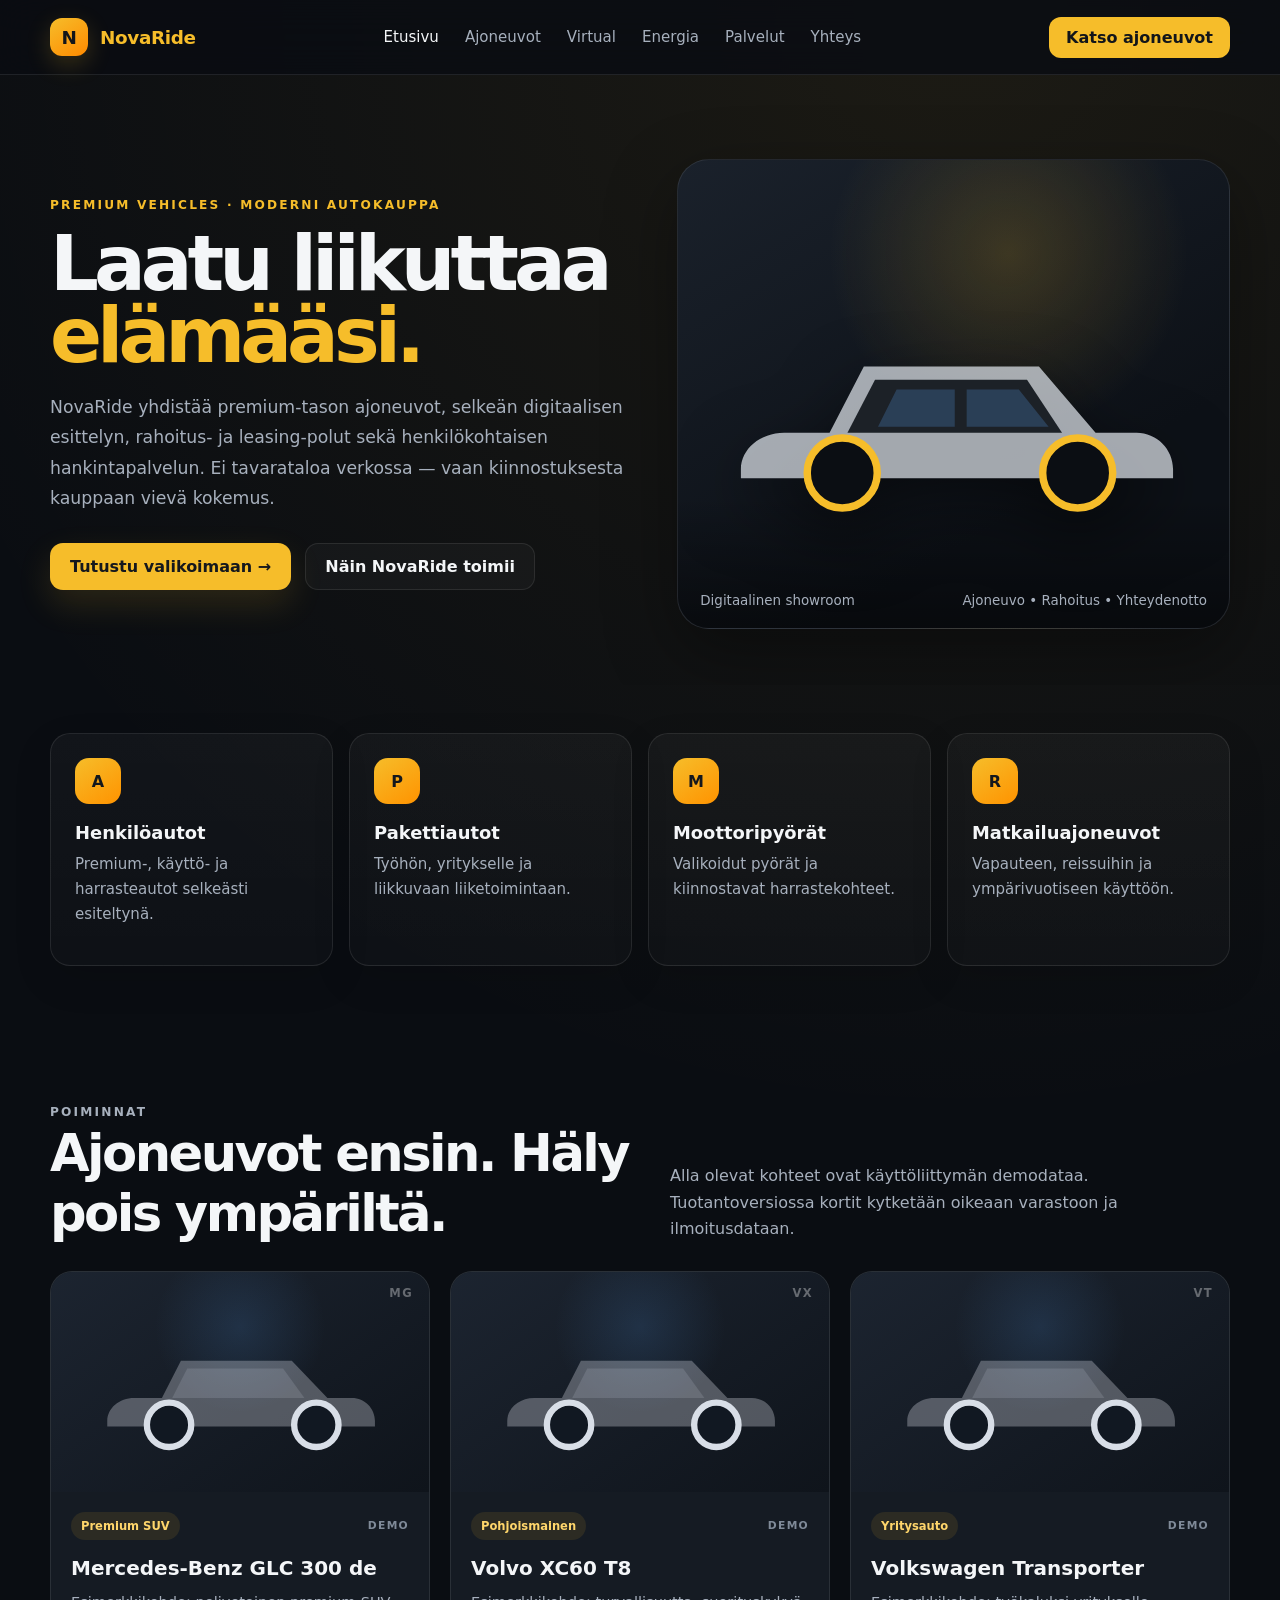
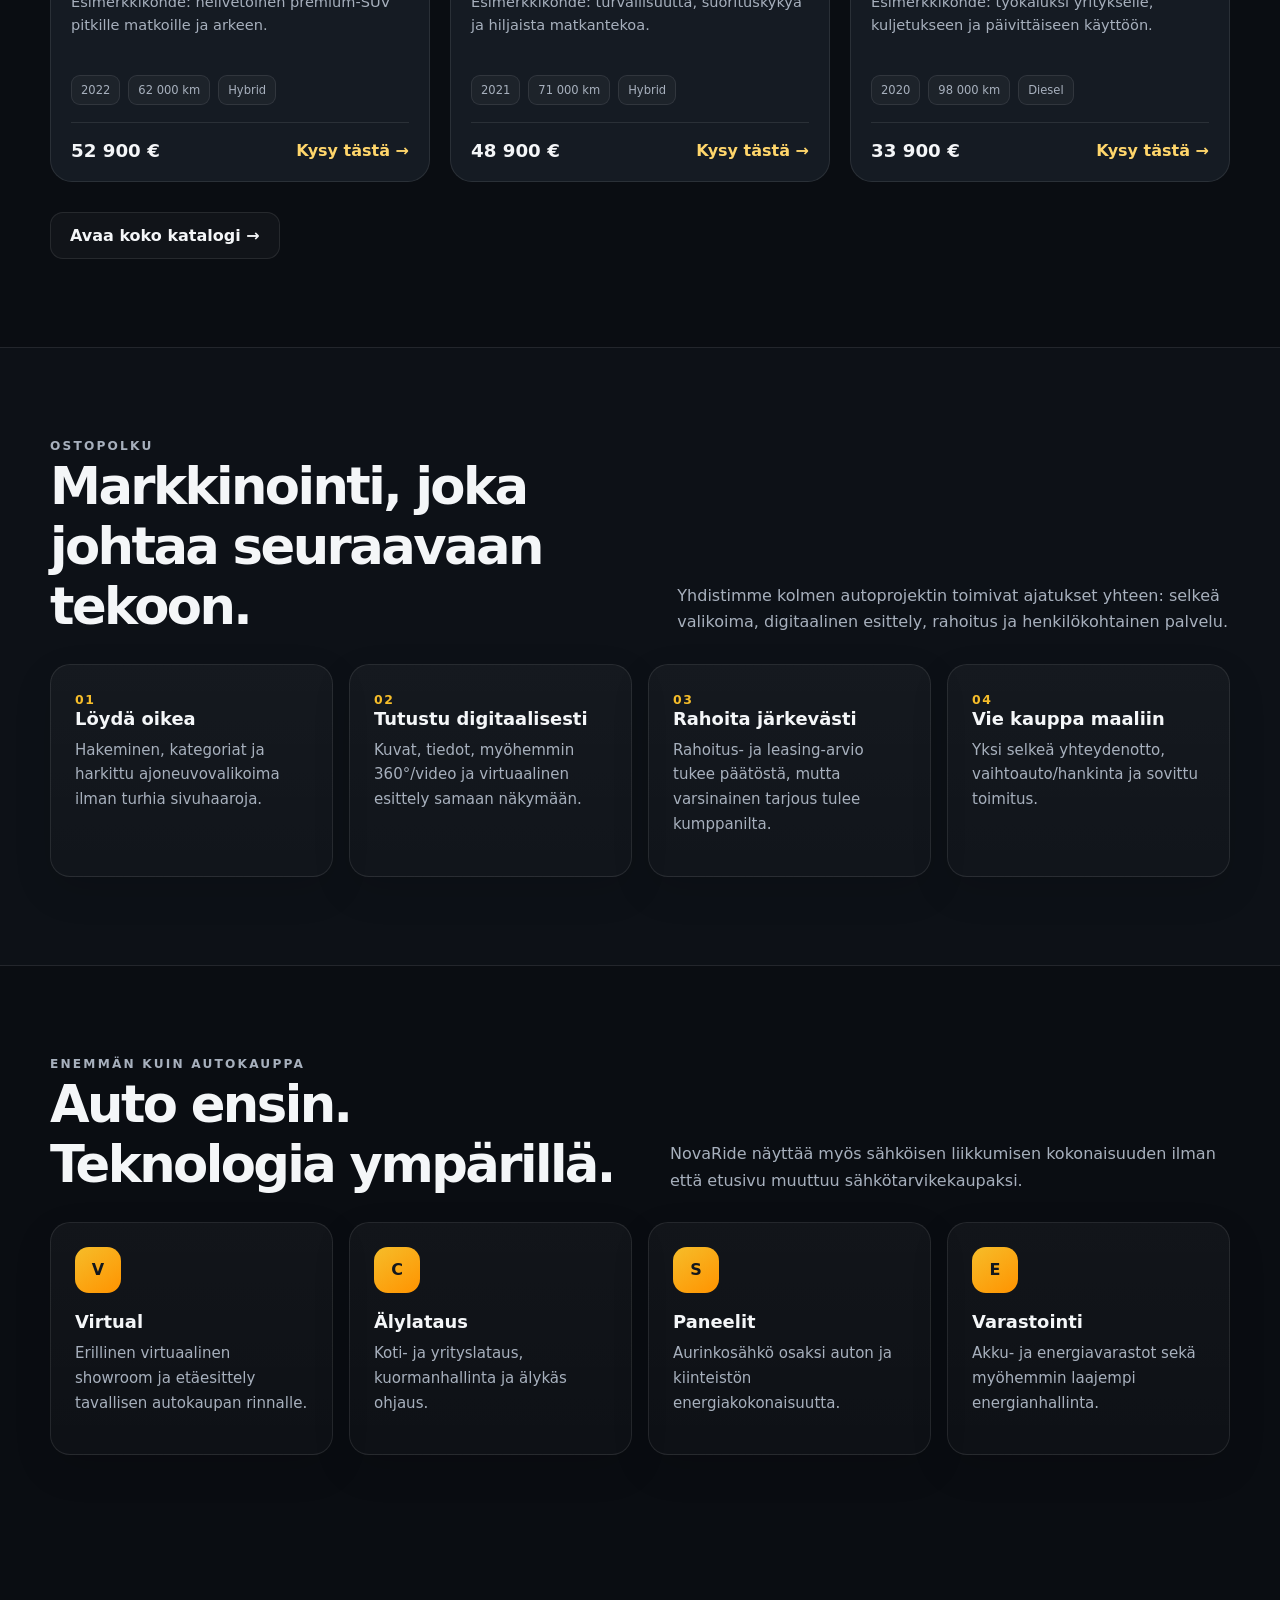
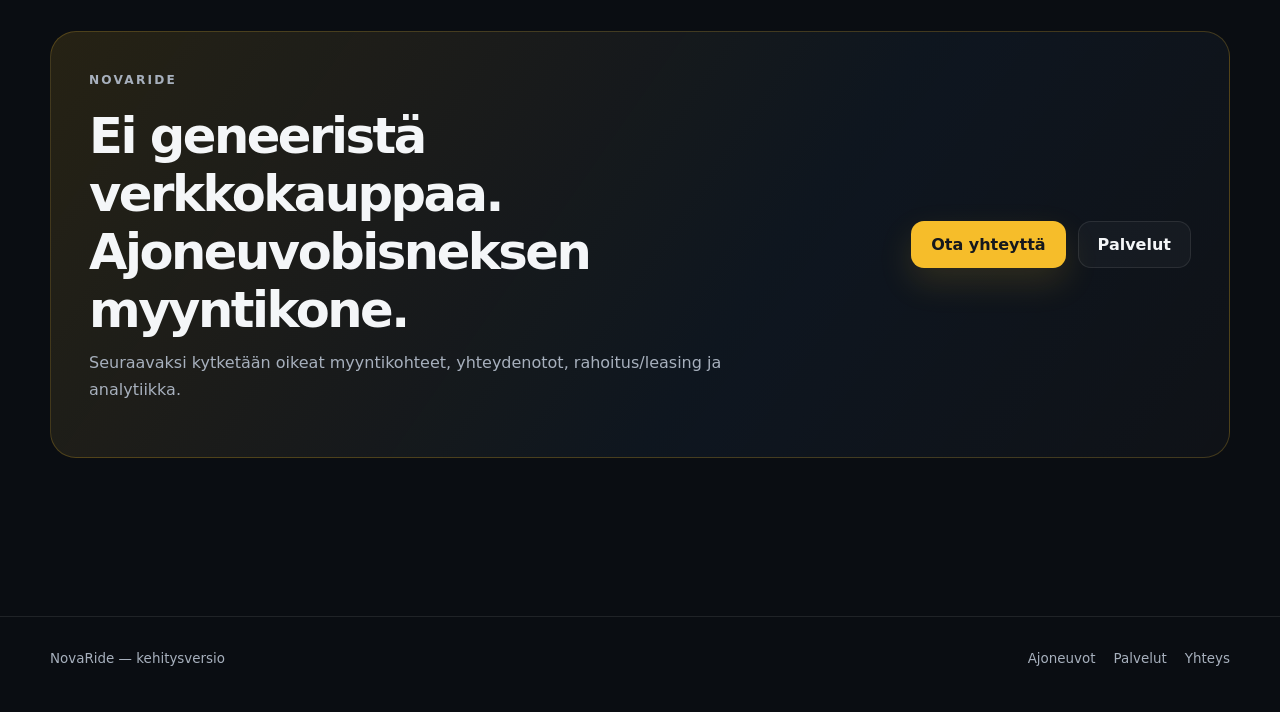
==== commit 68f2f19c: "feat: surface Virtual and energy ecosystem" ====
--- a/index.html
+++ b/index.html
@@ -12,13 +12,13 @@
     <div class="container header-inner">
       <a class="brand" href="index.html"><span class="brand-mark">N</span><span>Nova<span>Ride</span></span></a>
       <nav class="main-nav" aria-label="Päänavigaatio">
-        <a aria-current="page" href="index.html">Etusivu</a><a href="catalog.html">Ajoneuvot</a><a href="services.html">Palvelut</a><a href="services.html#rahoitus">Rahoitus</a><a href="contact.html">Yhteys</a>
+        <a aria-current="page" href="index.html">Etusivu</a><a href="catalog.html">Ajoneuvot</a><a href="virtual.html">Virtual</a><a href="energy.html">Energia</a><a href="services.html">Palvelut</a><a href="contact.html">Yhteys</a>
       </nav>
       <a class="nav-cta" href="catalog.html">Katso ajoneuvot</a>
       <button class="menu-button" data-menu-button aria-expanded="false" aria-label="Avaa valikko">☰</button>
     </div>
     <nav class="container mobile-nav" data-mobile-nav aria-label="Mobiilinavigaatio">
-      <a href="index.html">Etusivu</a><a href="catalog.html">Ajoneuvot</a><a href="services.html">Palvelut</a><a href="contact.html">Yhteys</a>
+      <a href="index.html">Etusivu</a><a href="catalog.html">Ajoneuvot</a><a href="virtual.html">Virtual</a><a href="energy.html">Energia</a><a href="services.html">Palvelut</a><a href="contact.html">Yhteys</a>
     </nav>
   </header>
 
@@ -73,6 +73,18 @@
     </section>
 
     <section class="section">
+      <div class="container">
+        <div class="section-head"><div><p class="eyebrow">Enemmän kuin autokauppa</p><h2>Auto ensin. Teknologia ympärillä.</h2></div><p>NovaRide näyttää myös sähköisen liikkumisen kokonaisuuden ilman että etusivu muuttuu sähkötarvikekaupaksi.</p></div>
+        <div class="category-grid">
+          <a class="category-card" href="virtual.html"><div class="category-icon">V</div><h3>Virtual</h3><p>Erillinen virtuaalinen showroom ja etäesittely tavallisen autokaupan rinnalle.</p></a>
+          <a class="category-card" href="energy.html"><div class="category-icon">C</div><h3>Älylataus</h3><p>Koti- ja yrityslataus, kuormanhallinta ja älykäs ohjaus.</p></a>
+          <a class="category-card" href="energy.html#solar"><div class="category-icon">S</div><h3>Paneelit</h3><p>Aurinkosähkö osaksi auton ja kiinteistön energiakokonaisuutta.</p></a>
+          <a class="category-card" href="energy.html#storage"><div class="category-icon">E</div><h3>Varastointi</h3><p>Akku- ja energiavarastot sekä myöhemmin laajempi energianhallinta.</p></a>
+        </div>
+      </div>
+    </section>
+
+    <section class="section">
       <div class="container cta-panel">
         <div><p class="eyebrow">NovaRide</p><h2>Ei geneeristä verkkokauppaa. Ajoneuvobisneksen myyntikone.</h2><p>Seuraavaksi kytketään oikeat myyntikohteet, yhteydenotot, rahoitus/leasing ja analytiikka.</p></div>
         <div class="cta-actions"><a class="button button-primary" href="contact.html">Ota yhteyttä</a><a class="button button-secondary" href="services.html">Palvelut</a></div>
